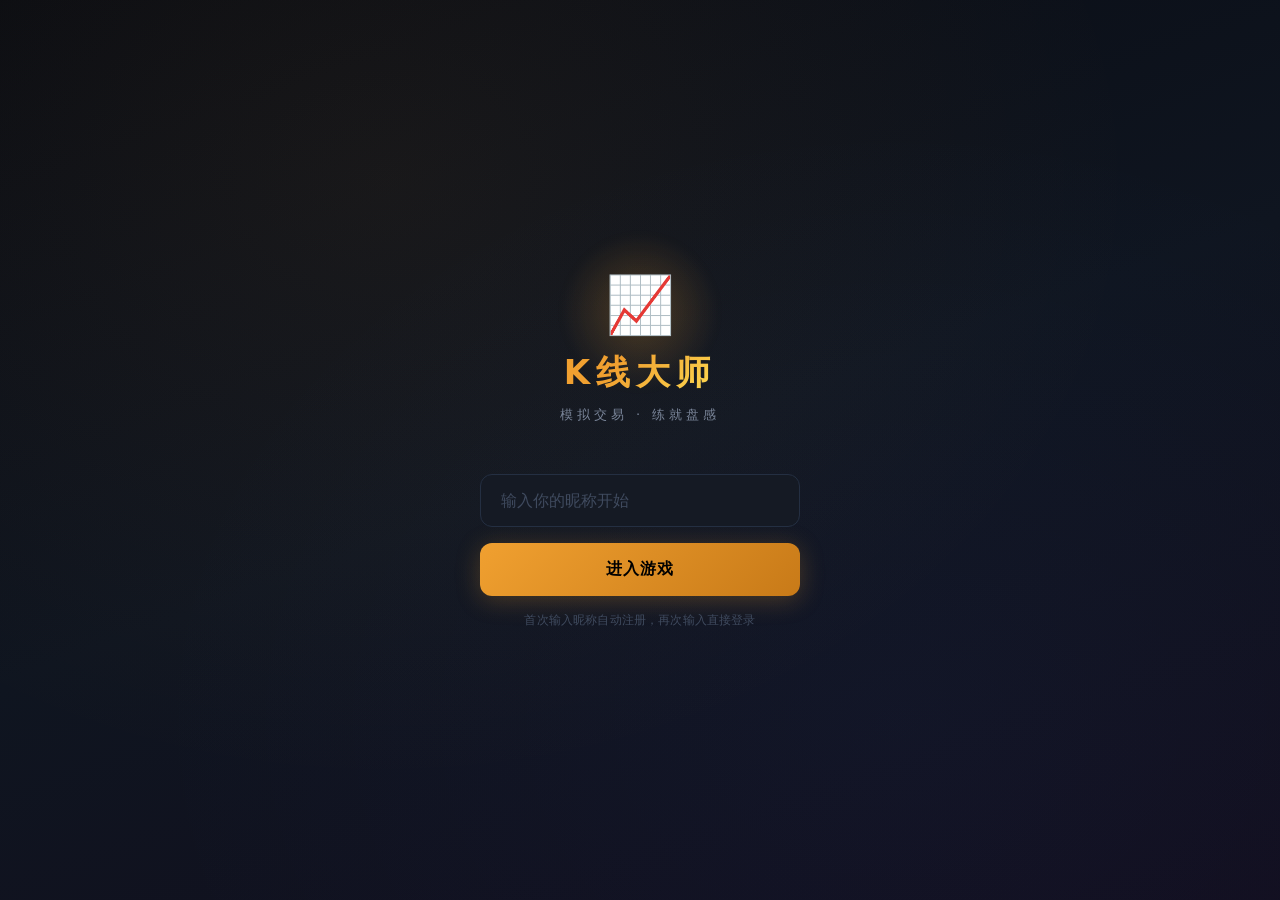
==== templates/index.html @ be3c5f82 "feat: K线大师 - 模拟炒股交易游戏 - K线图表 + BOLL/MACD/KDJ/TRIX 技术指标 - 实时财报数据 + AI摘要新闻 - 排行榜 + 历史记录 + PK对比 - 底部抽屉式" ====
<!DOCTYPE html>
<html lang="zh-CN">
<head>
    <meta charset="UTF-8">
    <meta name="viewport" content="width=device-width, initial-scale=1.0, maximum-scale=1.0, user-scalable=no">
    <title>K线大师 - 模拟交易</title>
    <script src="/static/js/echarts.min.js"></script>
    <link rel="stylesheet" href="/static/css/style.css">
</head>
<body>
    <!-- ========== 登录页 ========== -->
    <div id="view-login" class="view active">
        <div class="login-container">
            <div class="logo-area">
                <div class="logo-glow"></div>
                <div class="logo-icon">📈</div>
                <h1 class="logo-title">K线大师</h1>
                <p class="logo-subtitle">模拟交易 · 练就盘感</p>
            </div>
            <div class="login-form">
                <div class="input-wrapper">
                    <input type="text" id="nickname-input" placeholder="输入你的昵称开始" maxlength="20" autocomplete="off">
                </div>
                <button id="btn-enter" class="btn-primary btn-glow">进入游戏</button>
                <p class="login-hint">首次输入昵称自动注册，再次输入直接登录</p>
            </div>
        </div>
    </div>

    <!-- ========== 大厅页 ========== -->
    <div id="view-lobby" class="view">
        <div class="lobby-header">
            <h2 class="lobby-title">K线大师</h2>
            <div class="user-badge">
                <span class="user-avatar">👤</span>
                <span id="lobby-nickname">---</span>
                <button class="btn-logout" id="btn-logout" title="退出登录">退出</button>
            </div>
        </div>

        <div class="lobby-content">
            <!-- 开始按钮 -->
            <div class="hero-card" id="btn-new-game">
                <div class="hero-bg"></div>
                <div class="hero-content">
                    <div class="hero-icon">🎯</div>
                    <h3>开始挑战</h3>
                    <p>随机一只股票走势，30个交易日<br>看看你能赚多少？</p>
                    <div class="hero-arrow">→</div>
                </div>
            </div>

            <!-- 用户统计 -->
            <div class="stats-row">
                <div class="stat-card">
                    <span class="stat-value mono" id="stat-games">0</span>
                    <span class="stat-label">已完成</span>
                </div>
                <div class="stat-card">
                    <span class="stat-value mono" id="stat-avg-profit">0%</span>
                    <span class="stat-label">平均收益</span>
                </div>
                <div class="stat-card">
                    <span class="stat-value mono" id="stat-best">0%</span>
                    <span class="stat-label">最佳成绩</span>
                </div>
            </div>

            <!-- 快捷入口 -->
            <div class="quick-entries">
                <div class="quick-card" id="btn-history">
                    <span class="quick-icon">📊</span>
                    <span>我的战绩</span>
                </div>
                <div class="quick-card" id="btn-goto-rank">
                    <span class="quick-icon">🏆</span>
                    <span>排行榜</span>
                </div>
            </div>
        </div>

        <div class="bottom-nav">
            <div class="nav-item active" data-view="lobby">
                <span class="nav-icon">🏠</span>
                <span class="nav-label">首页</span>
            </div>
            <div class="nav-item" data-view="ranking">
                <span class="nav-icon">🏆</span>
                <span class="nav-label">排行</span>
            </div>
        </div>
    </div>

    <!-- ========== 游戏页 ========== -->
    <div id="view-game" class="view">
        <div class="game-header">
            <button class="btn-icon" id="btn-game-back">
                <svg width="20" height="20" viewBox="0 0 24 24" fill="none" stroke="currentColor" stroke-width="2.5">
                    <path d="M15 18l-6-6 6-6"/>
                </svg>
            </button>
            <div class="game-title-area">
                <div class="game-title-row">
                    <span class="game-scenario" id="game-scenario-name">---</span>
                    <span class="sector-tag" id="game-sector">---</span>
                </div>
                <span class="day-badge mono">第 <span id="game-day">0</span>/30 天</span>
            </div>
            <div class="chart-mode-toggle">
                <button class="mode-btn active" data-mode="kline" title="K线图">K线</button>
                <button class="mode-btn" data-mode="line" title="净值趋势图">净值</button>
                <button class="mode-btn" data-mode="both" title="叠加显示">叠加</button>
            </div>
        </div>

        <!-- K线图表 -->
        <div class="chart-wrapper">
            <div id="main-chart"></div>
        </div>

        <!-- 副图指标切换 -->
        <div class="sub-chart-toggle">
            <button class="sub-btn active" data-sub="vol">成交量</button>
            <button class="sub-btn" data-sub="macd">MACD</button>
            <button class="sub-btn" data-sub="kdj">KDJ</button>
            <button class="sub-btn" data-sub="trix">TRIX</button>
        </div>

        <!-- 信息面板 -->
        <div class="info-panel">
            <div class="info-grid">
                <div class="info-cell">
                    <span class="info-label">当前价</span>
                    <span class="info-value mono" id="info-price">--</span>
                </div>
                <div class="info-cell">
                    <span class="info-label">资金</span>
                    <span class="info-value mono" id="info-cash">¥100,000</span>
                </div>
                <div class="info-cell">
                    <span class="info-label">持仓</span>
                    <span class="info-value mono" id="info-shares">0 股</span>
                </div>
                <div class="info-cell">
                    <span class="info-label">总资产</span>
                    <span class="info-value mono" id="info-total">¥100,000</span>
                </div>
            </div>
            <div class="profit-bar">
                <span class="profit-label">收益率</span>
                <span class="profit-value mono" id="info-profit">0.00%</span>
            </div>
        </div>

        <!-- 资讯面板（触发按钮） -->
        <div class="news-panel" id="news-panel" style="display:none;">
            <div class="news-toggle" id="news-toggle">
                <span class="news-toggle-icon">📰</span>
                <span>资讯</span>
                <span class="news-badge" id="news-badge" style="display:none">0</span>
                <span class="news-arrow" id="news-arrow">▼</span>
            </div>
        </div>

        <!-- 资讯底部抽屉（fixed覆盖层） -->
        <div class="news-backdrop" id="news-backdrop"></div>
        <div class="news-sheet" id="news-content">
            <div class="news-sheet-handle"></div>
            <div class="news-sheet-header">
                <span>📰 资讯详情</span>
                <button class="news-sheet-close" id="news-sheet-close">✕</button>
            </div>
            <div class="news-sheet-body">
                <!-- 财报快照 -->
                <div class="fin-snapshot" id="fin-snapshot" style="display:none;">
                    <div class="fin-header">
                        <span class="fin-title">📊 财报快照</span>
                        <span class="fin-date" id="fin-date"></span>
                    </div>
                    <div class="fin-grid" id="fin-grid"></div>
                </div>
                <!-- 新闻分隔线 -->
                <div class="news-divider" id="news-divider" style="display:none;">📢 公告动态</div>
                <!-- 新闻列表 -->
                <div class="news-list" id="news-list"></div>
            </div>
        </div>

        <!-- 操作按钮 -->
        <div class="action-bar">
            <button class="btn-trade btn-buy" id="btn-buy" disabled>买入</button>
            <button class="btn-trade btn-sell" id="btn-sell" disabled>卖出</button>
            <button class="btn-next" id="btn-next-day">开始交易 →</button>
        </div>

        <!-- 交易弹窗 -->
        <div class="modal-mask" id="trade-modal">
            <div class="modal-sheet">
                <div class="modal-handle"></div>
                <h3 class="modal-title" id="modal-title">买入</h3>
                <div class="modal-info-row">
                    <span>当前价格</span>
                    <span class="mono" id="modal-price">--</span>
                </div>
                <div class="modal-info-row">
                    <span id="modal-available-label">可用资金</span>
                    <span class="mono" id="modal-available">¥0</span>
                </div>
                <div class="pct-buttons">
                    <button class="pct-btn" data-pct="25">25%</button>
                    <button class="pct-btn" data-pct="50">50%</button>
                    <button class="pct-btn" data-pct="75">75%</button>
                    <button class="pct-btn active" data-pct="100">全部</button>
                </div>
                <div class="modal-preview">
                    <p id="modal-preview-text">预计买入 0 股</p>
                    <p class="preview-amount" id="modal-preview-amount">花费 ¥0</p>
                </div>
                <div class="modal-actions">
                    <button class="btn-modal-cancel" id="btn-modal-cancel">取消</button>
                    <button class="btn-modal-confirm" id="btn-modal-confirm">确认买入</button>
                </div>
            </div>
        </div>
    </div>

    <!-- ========== 结算页 ========== -->
    <div id="view-result" class="view">
        <div class="result-container">
            <div class="result-top">
                <h2 class="result-title">交易结算</h2>
                <p class="result-scenario" id="result-scenario">---</p>
            </div>
            <div class="result-card">
                <div class="result-profit mono" id="result-profit">+0.00%</div>
                <p class="result-grade" id="result-grade">📊</p>
            </div>

            <!-- 真实股票信息揭晓 -->
            <div class="reveal-card" id="reveal-card" style="display:none;">
                <div class="reveal-title">🔍 股票揭晓</div>
                <div class="reveal-info">
                    <div class="reveal-row">
                        <span>股票名称</span>
                        <span class="mono" id="reveal-name">---</span>
                    </div>
                    <div class="reveal-row">
                        <span>股票代码</span>
                        <span class="mono" id="reveal-code">---</span>
                    </div>
                    <div class="reveal-row">
                        <span>所属板块</span>
                        <span class="mono" id="reveal-sector">---</span>
                    </div>
                    <div class="reveal-row">
                        <span>时间段</span>
                        <span class="mono" id="reveal-period">---</span>
                    </div>
                    <div class="reveal-row">
                        <span>同期大盘</span>
                        <span class="mono" id="reveal-market">---</span>
                    </div>
                </div>
            </div>

            <div class="result-details">
                <div class="detail-row">
                    <span>初始资金</span>
                    <span class="mono">¥100,000.00</span>
                </div>
                <div class="detail-row">
                    <span>最终资产</span>
                    <span class="mono" id="result-final">¥100,000.00</span>
                </div>
                <div class="detail-row highlight">
                    <span>盈亏金额</span>
                    <span class="mono" id="result-pnl">¥0.00</span>
                </div>
            </div>
            <div class="result-actions">
                <button class="btn-primary btn-glow" id="btn-play-again">再来一局</button>
                <button class="btn-accent" id="btn-pk-same">PK同股 ⚔️</button>
                <button class="btn-secondary" id="btn-back-lobby">返回大厅</button>
                <button class="btn-link" id="btn-view-rank">查看排行 →</button>
            </div>
        </div>
    </div>

    <!-- ========== 排行榜页 ========== -->
    <div id="view-ranking" class="view">
        <div class="page-header">
            <button class="btn-icon" id="btn-rank-back">
                <svg width="20" height="20" viewBox="0 0 24 24" fill="none" stroke="currentColor" stroke-width="2.5">
                    <path d="M15 18l-6-6 6-6"/>
                </svg>
            </button>
            <h2>排行榜</h2>
            <div style="width:44px"></div>
        </div>
        <div class="rank-tabs">
            <button class="rank-tab active" data-tab="total">总排行</button>
            <button class="rank-tab" data-tab="recent">近期战绩</button>
            <button class="rank-tab" data-tab="stock">同股PK</button>
        </div>
        <div class="rank-list" id="ranking-list">
            <div class="empty-state">暂无数据</div>
        </div>

        <div class="bottom-nav">
            <div class="nav-item" data-view="lobby">
                <span class="nav-icon">🏠</span>
                <span class="nav-label">首页</span>
            </div>
            <div class="nav-item active" data-view="ranking">
                <span class="nav-icon">🏆</span>
                <span class="nav-label">排行</span>
            </div>
        </div>
    </div>

    <!-- ========== 历史页 ========== -->
    <div id="view-history" class="view">
        <div class="page-header">
            <button class="btn-icon" id="btn-history-back">
                <svg width="20" height="20" viewBox="0 0 24 24" fill="none" stroke="currentColor" stroke-width="2.5">
                    <path d="M15 18l-6-6 6-6"/>
                </svg>
            </button>
            <h2>我的战绩</h2>
            <div style="width:44px"></div>
        </div>
        <div class="history-list" id="history-list">
            <div class="empty-state">暂无记录</div>
        </div>
    </div>

    <!-- 全局提示 -->
    <div class="toast" id="toast"></div>

    <script src="/static/js/app.js"></script>
</body>
</html>
---- static/css/style.css ----
/* ============================
   K线大师 - 移动端优先暗色主题
   视觉体系：专业金融交易风格
   ============================ */

:root {
    /* 颜色系统 */
    --bg-base: #080b12;
    --bg-surface: #0f1319;
    --bg-card: #151a24;
    --bg-elevated: #1c2230;
    --bg-hover: #252d3d;

    --text-primary: #eaeef3;
    --text-secondary: #7a8599;
    --text-muted: #3f4a5e;

    --border: #1a2030;
    --border-light: #242f42;

    /* A股惯例：红涨绿跌 */
    --rise: #ef4444;
    --rise-bg: rgba(239, 68, 68, 0.1);
    --fall: #22c55e;
    --fall-bg: rgba(34, 197, 94, 0.1);

    --accent: #f0a030;
    --accent-bg: rgba(240, 160, 48, 0.1);
    --accent-blue: #3b82f6;
    --accent-purple: #a855f7;

    /* 光晕色 */
    --glow-gold: rgba(240, 160, 48, 0.25);
    --glow-red: rgba(239, 68, 68, 0.15);
    --glow-blue: rgba(59, 130, 246, 0.15);

    /* 字体 */
    --font-main: "PingFang SC", "Hiragino Sans GB", "Microsoft YaHei", "Noto Sans SC", system-ui, sans-serif;
    --font-mono: "Cascadia Code", "SF Mono", "Fira Code", "JetBrains Mono", "Consolas", monospace;
    --font-display: "PingFang SC", "Noto Sans SC", system-ui, sans-serif;

    /* 圆角 */
    --radius-sm: 8px;
    --radius-md: 12px;
    --radius-lg: 16px;
    --radius-xl: 20px;

    /* 阴影 */
    --shadow-card: 0 2px 8px rgba(0,0,0,0.3), 0 0 1px rgba(255,255,255,0.03) inset;
    --shadow-elevated: 0 8px 24px rgba(0,0,0,0.4), 0 0 1px rgba(255,255,255,0.05) inset;
    --shadow-glow: 0 0 20px var(--glow-gold);

    /* 安全距离 */
    --safe-bottom: env(safe-area-inset-bottom, 0px);
}

/* 基础重置 */
* {
    margin: 0;
    padding: 0;
    box-sizing: border-box;
    -webkit-tap-highlight-color: transparent;
}

html, body {
    height: 100%;
    font-family: var(--font-main);
    background: var(--bg-base);
    color: var(--text-primary);
    overflow: hidden;
    -webkit-font-smoothing: antialiased;
    -moz-osx-font-smoothing: grayscale;
    letter-spacing: 0.01em;
}

.mono {
    font-family: var(--font-mono);
    letter-spacing: -0.02em;
}

/* 全局动画变量 */
@keyframes fadeInUp {
    from { opacity: 0; transform: translateY(12px); }
    to { opacity: 1; transform: translateY(0); }
}

@keyframes fadeIn {
    from { opacity: 0; }
    to { opacity: 1; }
}

@keyframes shimmer {
    0% { background-position: -200% 0; }
    100% { background-position: 200% 0; }
}

/* 视图管理 */
.view {
    position: fixed;
    top: 0;
    left: 0;
    width: 100%;
    height: 100%;
    overflow-y: auto;
    display: none;
    flex-direction: column;
    opacity: 0;
    transition: opacity 0.3s ease;
}

.view.active {
    display: flex;
    opacity: 1;
}

/* ============================
   登录页
   ============================ */
.login-container {
    flex: 1;
    display: flex;
    flex-direction: column;
    justify-content: center;
    align-items: center;
    padding: 40px 24px;
    background:
        radial-gradient(ellipse at 30% 20%, rgba(240, 160, 48, 0.06) 0%, transparent 60%),
        radial-gradient(ellipse at 70% 80%, rgba(59, 130, 246, 0.04) 0%, transparent 60%),
        linear-gradient(160deg, #080b12 0%, #0f1520 50%, #120e1e 100%);
    min-height: 100vh;
}

.logo-area {
    text-align: center;
    margin-bottom: 50px;
    position: relative;
    animation: fadeInUp 0.6s ease;
}

.logo-glow {
    position: absolute;
    width: 160px;
    height: 160px;
    border-radius: 50%;
    background: radial-gradient(circle, var(--glow-gold) 0%, transparent 70%);
    top: -40px;
    left: 50%;
    transform: translateX(-50%);
    animation: pulse-glow 3s ease-in-out infinite;
    filter: blur(4px);
}

@keyframes pulse-glow {
    0%, 100% { transform: translateX(-50%) scale(1); opacity: 0.6; }
    50% { transform: translateX(-50%) scale(1.2); opacity: 1; }
}

.logo-icon {
    font-size: 56px;
    margin-bottom: 12px;
    position: relative;
    z-index: 1;
}

.logo-title {
    font-size: 34px;
    font-weight: 800;
    letter-spacing: 6px;
    background: linear-gradient(135deg, #f0a030 20%, #fcd34d 50%, #f0a030 80%);
    background-size: 200% auto;
    -webkit-background-clip: text;
    -webkit-text-fill-color: transparent;
    background-clip: text;
    position: relative;
    z-index: 1;
    animation: shimmer 3s ease infinite;
}

.logo-subtitle {
    color: var(--text-secondary);
    font-size: 13px;
    margin-top: 10px;
    letter-spacing: 4px;
    font-weight: 300;
}

.login-form {
    width: 100%;
    max-width: 320px;
    animation: fadeInUp 0.6s ease 0.2s both;
}

.input-wrapper {
    position: relative;
    margin-bottom: 16px;
}

.input-wrapper input {
    width: 100%;
    padding: 16px 20px;
    font-size: 16px;
    background: var(--bg-card);
    border: 1px solid var(--border-light);
    border-radius: var(--radius-md);
    color: var(--text-primary);
    outline: none;
    transition: border-color 0.25s, box-shadow 0.25s;
    font-family: var(--font-main);
}

.input-wrapper input:focus {
    border-color: var(--accent);
    box-shadow: 0 0 0 3px var(--accent-bg), 0 0 16px var(--glow-gold);
}

.input-wrapper input::placeholder {
    color: var(--text-muted);
}

.btn-primary {
    width: 100%;
    padding: 16px;
    font-size: 16px;
    font-weight: 600;
    background: linear-gradient(135deg, #f0a030, #c87a18);
    color: #000;
    border: none;
    border-radius: var(--radius-md);
    cursor: pointer;
    transition: transform 0.15s, box-shadow 0.25s, filter 0.25s;
    font-family: var(--font-main);
    letter-spacing: 1px;
}

.btn-primary:active {
    transform: scale(0.97);
}

.btn-glow {
    box-shadow: 0 4px 24px var(--glow-gold);
}

.btn-primary:hover {
    filter: brightness(1.1);
    box-shadow: 0 6px 28px var(--glow-gold);
}

.btn-primary:active.btn-glow {
    box-shadow: 0 2px 10px rgba(245, 158, 11, 0.2);
}

.login-hint {
    text-align: center;
    color: var(--text-muted);
    font-size: 12px;
    margin-top: 16px;
}

/* ============================
   大厅页
   ============================ */
.lobby-header {
    display: flex;
    justify-content: space-between;
    align-items: center;
    padding: 16px 20px;
    padding-top: max(16px, env(safe-area-inset-top));
    background: var(--bg-surface);
    border-bottom: 1px solid var(--border);
}

.lobby-title {
    font-size: 20px;
    font-weight: 800;
    letter-spacing: 2px;
    background: linear-gradient(135deg, #f0a030 20%, #fcd34d 80%);
    -webkit-background-clip: text;
    -webkit-text-fill-color: transparent;
    background-clip: text;
}

.user-badge {
    display: flex;
    align-items: center;
    gap: 6px;
    padding: 6px 12px;
    background: var(--bg-card);
    border-radius: 20px;
    font-size: 13px;
    color: var(--text-secondary);
    border: 1px solid var(--border);
}

.user-avatar { font-size: 16px; }

.btn-logout {
    margin-left: 4px;
    padding: 3px 10px;
    background: transparent;
    border: 1px solid var(--text-muted);
    border-radius: 12px;
    color: var(--text-muted);
    font-size: 11px;
    cursor: pointer;
    transition: all 0.2s;
}
.btn-logout:hover {
    border-color: var(--rise);
    color: var(--rise);
}

.lobby-content {
    flex: 1;
    padding: 16px;
    padding-bottom: calc(70px + var(--safe-bottom));
    overflow-y: auto;
}

/* 英雄卡片 */
.hero-card {
    position: relative;
    border-radius: var(--radius-lg);
    overflow: hidden;
    cursor: pointer;
    margin-bottom: 16px;
    transition: transform 0.2s, box-shadow 0.3s;
    box-shadow: var(--shadow-card);
}

.hero-card:active {
    transform: scale(0.98);
}

.hero-card:hover {
    box-shadow: var(--shadow-elevated);
}

.hero-bg {
    position: absolute;
    inset: 0;
    background: linear-gradient(135deg, #101830, #1e1040);
    z-index: 0;
}

.hero-bg::after {
    content: '';
    position: absolute;
    inset: 0;
    background:
        radial-gradient(ellipse at 20% 50%, rgba(240, 160, 48, 0.06) 0%, transparent 50%),
        url("data:image/svg+xml,%3Csvg width='100' height='100' viewBox='0 0 100 100' xmlns='http://www.w3.org/2000/svg'%3E%3Cpath d='M10 90L30 60L50 70L70 30L90 50' stroke='rgba(240,160,48,0.08)' fill='none' stroke-width='2'/%3E%3C/svg%3E") repeat;
    opacity: 0.6;
}

.hero-content {
    position: relative;
    z-index: 1;
    padding: 28px 24px;
    text-align: center;
}

.hero-icon {
    font-size: 42px;
    margin-bottom: 12px;
}

.hero-content h3 {
    font-size: 22px;
    font-weight: 800;
    margin-bottom: 8px;
    color: var(--text-primary);
    letter-spacing: 2px;
}

.hero-content p {
    font-size: 13px;
    color: var(--text-secondary);
    line-height: 1.6;
}

.hero-arrow {
    display: inline-block;
    margin-top: 16px;
    width: 40px;
    height: 40px;
    line-height: 40px;
    background: var(--accent);
    color: #000;
    border-radius: 50%;
    font-size: 18px;
    font-weight: 700;
}

/* 统计行 */
.stats-row {
    display: grid;
    grid-template-columns: repeat(3, 1fr);
    gap: 10px;
    margin-bottom: 16px;
}

.stat-card {
    background: var(--bg-card);
    border-radius: var(--radius-md);
    padding: 16px 10px;
    text-align: center;
    border: 1px solid var(--border);
    box-shadow: var(--shadow-card);
    transition: transform 0.2s, border-color 0.3s;
}

.stat-card:hover {
    border-color: var(--border-light);
    transform: translateY(-1px);
}

.stat-value {
    display: block;
    font-size: 18px;
    font-weight: 700;
    color: var(--text-primary);
    margin-bottom: 4px;
}

.stat-label {
    font-size: 11px;
    color: var(--text-muted);
    letter-spacing: 0.5px;
}

/* 快捷入口 */
.quick-entries {
    display: grid;
    grid-template-columns: repeat(2, 1fr);
    gap: 10px;
}

.quick-card {
    display: flex;
    align-items: center;
    gap: 10px;
    background: var(--bg-card);
    border: 1px solid var(--border);
    border-radius: var(--radius-md);
    padding: 16px;
    cursor: pointer;
    transition: background 0.2s, border-color 0.2s, transform 0.15s;
    font-size: 14px;
    box-shadow: var(--shadow-card);
}

.quick-card:active {
    background: var(--bg-hover);
    transform: scale(0.97);
}

.quick-card:hover {
    border-color: var(--border-light);
}

.quick-icon {
    font-size: 22px;
}

/* 底部导航 */
.bottom-nav {
    position: fixed;
    bottom: 0;
    left: 0;
    right: 0;
    display: flex;
    background: rgba(15, 19, 25, 0.92);
    backdrop-filter: blur(16px);
    -webkit-backdrop-filter: blur(16px);
    border-top: 1px solid var(--border);
    padding-bottom: var(--safe-bottom);
    z-index: 100;
}

.nav-item {
    flex: 1;
    display: flex;
    flex-direction: column;
    align-items: center;
    padding: 10px 0;
    cursor: pointer;
    color: var(--text-muted);
    transition: color 0.15s;
    font-size: 10px;
    gap: 2px;
}

.nav-item.active {
    color: var(--accent);
}

.nav-icon {
    font-size: 20px;
}

.nav-label {
    font-size: 10px;
}

/* ============================
   游戏页
   ============================ */
.game-header {
    display: flex;
    align-items: center;
    padding: 10px 12px;
    padding-top: max(10px, env(safe-area-inset-top));
    background: var(--bg-surface);
    border-bottom: 1px solid var(--border);
    gap: 8px;
}

.btn-icon {
    width: 36px;
    height: 36px;
    display: flex;
    align-items: center;
    justify-content: center;
    background: none;
    border: none;
    color: var(--text-secondary);
    cursor: pointer;
    border-radius: var(--radius-sm);
    flex-shrink: 0;
}

.btn-icon:active {
    background: var(--bg-hover);
}

.game-title-area {
    flex: 1;
    display: flex;
    flex-direction: column;
    align-items: center;
    min-width: 0;
}

.game-title-row {
    display: flex;
    align-items: center;
    gap: 6px;
}

.game-scenario {
    font-size: 14px;
    font-weight: 600;
    color: var(--text-primary);
    white-space: nowrap;
    overflow: hidden;
    text-overflow: ellipsis;
}

.sector-tag {
    display: inline-block;
    padding: 2px 8px;
    background: var(--accent-bg);
    color: var(--accent);
    border-radius: 10px;
    font-size: 10px;
    font-weight: 600;
    white-space: nowrap;
    border: 1px solid rgba(240, 160, 48, 0.15);
}

.day-badge {
    font-size: 11px;
    color: var(--accent);
    margin-top: 2px;
}

.chart-mode-toggle {
    display: flex;
    gap: 2px;
    background: var(--bg-card);
    border-radius: var(--radius-sm);
    padding: 2px;
    flex-shrink: 0;
}

.mode-btn {
    padding: 3px 8px;
    height: 26px;
    font-size: 11px;
    font-weight: 700;
    border: none;
    border-radius: 6px;
    cursor: pointer;
    color: var(--text-muted);
    background: none;
    transition: all 0.15s;
    font-family: var(--font-main);
    white-space: nowrap;
}

.mode-btn.active {
    background: var(--accent);
    color: #000;
}

/* 副图指标切换 */
.sub-chart-toggle {
    display: flex;
    gap: 0;
    padding: 4px 12px;
    background: var(--bg-surface);
    border-top: 1px solid var(--border);
}

.sub-btn {
    flex: 1;
    padding: 5px 0;
    font-size: 10px;
    font-weight: 600;
    border: none;
    background: none;
    cursor: pointer;
    color: var(--text-muted);
    transition: all 0.15s;
    font-family: var(--font-mono);
    letter-spacing: 0.5px;
    border-bottom: 2px solid transparent;
}

.sub-btn.active {
    color: var(--accent);
    border-bottom-color: var(--accent);
}

.sub-btn:hover:not(.active) {
    color: var(--text-secondary);
}

/* 图表容器 */
.chart-wrapper {
    flex: 1;
    min-height: 0;
    background: var(--bg-base);
    position: relative;
}

#main-chart {
    width: 100%;
    height: 100%;
    min-height: 240px;
}

/* 大盘走势参考图 */
.market-chart-wrapper {
    background: var(--bg-surface);
    border-top: 1px solid var(--border);
    padding: 6px 10px 2px;
}

.market-chart-header {
    display: flex;
    justify-content: space-between;
    align-items: center;
    margin-bottom: 2px;
}

.market-label {
    font-size: 11px;
    color: var(--text-muted);
}

.market-pct {
    font-size: 12px;
    font-weight: 600;
}

#market-chart {
    width: 100%;
    height: 60px;
}

/* 信息面板 */
.info-panel {
    background: var(--bg-surface);
    border-top: 1px solid var(--border);
    padding: 10px 14px;
}

.info-grid {
    display: grid;
    grid-template-columns: repeat(4, 1fr);
    gap: 6px;
}

.info-cell {
    text-align: center;
}

.info-label {
    display: block;
    font-size: 10px;
    color: var(--text-muted);
    margin-bottom: 3px;
}

.info-value {
    display: block;
    font-size: 13px;
    font-weight: 600;
    color: var(--text-primary);
}

.profit-bar {
    display: flex;
    justify-content: center;
    align-items: center;
    gap: 10px;
    margin-top: 8px;
    padding-top: 8px;
    border-top: 1px solid var(--border);
}

.profit-label {
    font-size: 12px;
    color: var(--text-secondary);
}

.profit-value {
    font-size: 20px;
    font-weight: 700;
}

.profit-positive { color: var(--rise); text-shadow: 0 0 8px var(--glow-red); }
.profit-negative { color: var(--fall); }
.profit-zero { color: var(--text-muted); }

/* 资讯面板（触发按钮） */
.news-panel {
    background: var(--bg-surface);
    border-top: 1px solid var(--border);
}

.news-toggle {
    display: flex;
    align-items: center;
    gap: 8px;
    padding: 8px 14px;
    font-size: 13px;
    font-weight: 600;
    color: var(--text-primary);
    cursor: pointer;
    user-select: none;
    -webkit-tap-highlight-color: transparent;
    transition: background 0.15s;
}

.news-toggle:active {
    background: rgba(255,255,255,0.05);
}

.news-toggle-icon {
    font-size: 15px;
}

.news-badge {
    background: linear-gradient(135deg, var(--accent) 0%, #e8932a 100%);
    color: #000;
    font-size: 10px;
    font-weight: 800;
    padding: 2px 6px;
    border-radius: 10px;
    min-width: 18px;
    text-align: center;
    box-shadow: 0 1px 4px rgba(240,160,48,0.35);
}

.news-arrow {
    margin-left: auto;
    font-size: 10px;
    transition: transform 0.25s ease;
    color: var(--text-muted);
}

.news-arrow.open {
    transform: rotate(180deg);
    color: var(--accent);
}

/* 资讯底部抽屉遮罩 */
.news-backdrop {
    position: fixed;
    inset: 0;
    z-index: 998;
    background: rgba(0, 0, 0, 0.5);
    opacity: 0;
    pointer-events: none;
    transition: opacity 0.3s ease;
}

.news-backdrop.open {
    opacity: 1;
    pointer-events: auto;
}

/* 资讯底部抽屉内容 */
.news-sheet {
    position: fixed;
    bottom: 0;
    left: 0;
    right: 0;
    z-index: 999;
    max-height: 60vh;
    display: flex;
    flex-direction: column;
    background: var(--bg-card);
    border-radius: 16px 16px 0 0;
    box-shadow: 0 -8px 32px rgba(0, 0, 0, 0.6);
    transform: translateY(100%);
    transition: transform 0.3s cubic-bezier(0.32, 0.72, 0, 1);
    -webkit-overflow-scrolling: touch;
}

.news-sheet.open {
    transform: translateY(0);
}

.news-sheet-handle {
    width: 36px;
    height: 4px;
    background: rgba(255, 255, 255, 0.15);
    border-radius: 2px;
    margin: 10px auto 0;
    flex-shrink: 0;
}

.news-sheet-header {
    display: flex;
    align-items: center;
    justify-content: space-between;
    padding: 8px 16px 10px;
    font-size: 14px;
    font-weight: 600;
    color: var(--text-primary);
    border-bottom: 1px solid var(--border);
    flex-shrink: 0;
}

.news-sheet-close {
    width: 28px;
    height: 28px;
    display: flex;
    align-items: center;
    justify-content: center;
    background: rgba(255, 255, 255, 0.06);
    border: none;
    border-radius: 50%;
    color: var(--text-muted);
    font-size: 14px;
    cursor: pointer;
    transition: background 0.15s, color 0.15s;
}

.news-sheet-close:active {
    background: rgba(255, 255, 255, 0.12);
    color: var(--text-primary);
}

.news-sheet-body {
    flex: 1;
    overflow-y: auto;
    padding: 12px 14px;
    -webkit-overflow-scrolling: touch;
}

/* 财报快照卡片 */
.fin-snapshot {
    margin-bottom: 12px;
    background: linear-gradient(135deg, rgba(240,160,48,0.06) 0%, rgba(59,130,246,0.04) 100%);
    border: 1px solid rgba(240,160,48,0.15);
    border-radius: var(--radius-sm);
    padding: 10px;
}

.fin-header {
    display: flex;
    align-items: center;
    justify-content: space-between;
    margin-bottom: 8px;
}

.fin-title {
    font-size: 12px;
    font-weight: 600;
    color: var(--accent);
    display: flex;
    align-items: center;
    gap: 4px;
}

.fin-date {
    font-size: 10px;
    color: var(--text-muted);
    font-family: var(--font-mono);
    background: rgba(255,255,255,0.04);
    padding: 2px 6px;
    border-radius: 4px;
}

.fin-grid {
    display: grid;
    grid-template-columns: repeat(3, 1fr);
    gap: 6px;
}

.fin-cell {
    background: rgba(0,0,0,0.25);
    border-radius: 6px;
    padding: 6px 4px;
    text-align: center;
    border: 1px solid rgba(255,255,255,0.03);
}

.fin-cell-label {
    display: block;
    font-size: 9px;
    color: var(--text-muted);
    margin-bottom: 3px;
    letter-spacing: 0.3px;
}

.fin-cell-value {
    display: block;
    font-size: 12px;
    font-weight: 700;
    font-family: var(--font-mono);
    color: var(--text-primary);
}

.fin-cell-value.positive { color: var(--rise); }
.fin-cell-value.negative { color: var(--fall); }

/* 分隔线 */
.news-divider {
    display: flex;
    align-items: center;
    gap: 8px;
    margin: 10px 0 8px;
    font-size: 11px;
    font-weight: 600;
    color: var(--text-secondary);
}

.news-divider::after {
    content: '';
    flex: 1;
    height: 1px;
    background: linear-gradient(90deg, var(--border-light) 0%, transparent 100%);
}

/* 新闻列表 */
.news-list {
    display: flex;
    flex-direction: column;
    gap: 2px;
}

.news-item {
    display: flex;
    align-items: flex-start;
    gap: 8px;
    padding: 7px 8px;
    border-radius: 6px;
    font-size: 11px;
    line-height: 1.5;
    transition: background 0.15s;
}

.news-item:active {
    background: rgba(255,255,255,0.03);
}

.news-item.important {
    background: rgba(240,160,48,0.05);
    border-left: 2px solid var(--accent);
    padding-left: 6px;
}

.news-date {
    flex-shrink: 0;
    width: 38px;
    font-size: 10px;
    color: var(--text-muted);
    font-family: var(--font-mono);
    padding-top: 1px;
}

.news-dot {
    flex-shrink: 0;
    width: 5px;
    height: 5px;
    border-radius: 50%;
    background: var(--text-muted);
    margin-top: 5px;
}

.news-dot.important {
    background: var(--accent);
    box-shadow: 0 0 6px var(--glow-gold);
    width: 6px;
    height: 6px;
}

.news-text {
    flex: 1;
    color: var(--text-secondary);
}

.news-item.important .news-text {
    color: var(--text-primary);
    font-weight: 500;
}

/* 操作栏 */
.action-bar {
    display: flex;
    gap: 8px;
    padding: 10px 14px;
    padding-bottom: max(10px, var(--safe-bottom));
    background: var(--bg-surface);
    border-top: 1px solid var(--border);
}

.btn-trade {
    flex: 1;
    padding: 14px 0;
    font-size: 15px;
    font-weight: 600;
    border: none;
    border-radius: var(--radius-md);
    cursor: pointer;
    transition: transform 0.1s, opacity 0.15s;
    font-family: var(--font-main);
}

.btn-trade:active:not(:disabled) {
    transform: scale(0.96);
}

.btn-trade:disabled {
    opacity: 0.35;
    cursor: not-allowed;
}

.btn-buy {
    background: linear-gradient(135deg, #ef4444, #dc2626);
    color: #fff;
    box-shadow: 0 2px 12px var(--glow-red);
}

.btn-sell {
    background: linear-gradient(135deg, #22c55e, #16a34a);
    color: #fff;
}

.btn-next {
    flex: 1.2;
    padding: 14px 0;
    font-size: 15px;
    font-weight: 600;
    background: linear-gradient(135deg, #3b82f6, #2563eb);
    color: #fff;
    border: none;
    border-radius: var(--radius-md);
    cursor: pointer;
    transition: transform 0.1s;
    font-family: var(--font-main);
}

.btn-next:active {
    transform: scale(0.96);
}

/* 交易弹窗 */
.modal-mask {
    position: fixed;
    inset: 0;
    background: rgba(0, 0, 0, 0.65);
    display: none;
    align-items: flex-end;
    justify-content: center;
    z-index: 200;
    opacity: 0;
    transition: opacity 0.25s;
    backdrop-filter: blur(4px);
    -webkit-backdrop-filter: blur(4px);
}

.modal-mask.show {
    display: flex;
    opacity: 1;
}

.modal-sheet {
    width: 100%;
    max-width: 420px;
    background: var(--bg-card);
    border-radius: var(--radius-xl) var(--radius-xl) 0 0;
    padding: 12px 20px 24px;
    padding-bottom: max(24px, var(--safe-bottom));
    transform: translateY(100%);
    transition: transform 0.3s cubic-bezier(0.32, 0.72, 0, 1);
}

.modal-mask.show .modal-sheet {
    transform: translateY(0);
}

.modal-handle {
    width: 36px;
    height: 4px;
    background: var(--border-light);
    border-radius: 2px;
    margin: 0 auto 16px;
}

.modal-title {
    font-size: 18px;
    font-weight: 700;
    text-align: center;
    margin-bottom: 16px;
}

.modal-title.buy { color: var(--rise); }
.modal-title.sell { color: var(--fall); }

.modal-info-row {
    display: flex;
    justify-content: space-between;
    padding: 8px 0;
    font-size: 14px;
    color: var(--text-secondary);
    border-bottom: 1px solid var(--border);
}

.modal-info-row span:last-child {
    color: var(--text-primary);
    font-weight: 600;
}

.pct-buttons {
    display: flex;
    gap: 8px;
    margin: 16px 0;
}

.pct-btn {
    flex: 1;
    padding: 10px 0;
    font-size: 13px;
    font-weight: 600;
    background: var(--bg-elevated);
    border: 1px solid var(--border-light);
    border-radius: var(--radius-sm);
    color: var(--text-secondary);
    cursor: pointer;
    transition: all 0.15s;
    font-family: var(--font-mono);
}

.pct-btn.active {
    border-color: var(--accent);
    color: var(--accent);
    background: var(--accent-bg);
    box-shadow: 0 0 8px var(--glow-gold);
}

.modal-preview {
    text-align: center;
    padding: 14px;
    background: var(--bg-elevated);
    border-radius: var(--radius-md);
    margin-bottom: 16px;
}

#modal-preview-text {
    font-size: 15px;
    font-weight: 600;
    color: var(--text-primary);
}

.preview-amount {
    font-size: 12px;
    color: var(--text-secondary);
    margin-top: 4px;
}

.modal-actions {
    display: flex;
    gap: 10px;
}

.btn-modal-cancel {
    flex: 1;
    padding: 14px;
    font-size: 15px;
    background: var(--bg-elevated);
    border: 1px solid var(--border-light);
    border-radius: var(--radius-md);
    color: var(--text-secondary);
    cursor: pointer;
    font-family: var(--font-main);
}

.btn-modal-confirm {
    flex: 1.5;
    padding: 14px;
    font-size: 15px;
    font-weight: 600;
    border: none;
    border-radius: var(--radius-md);
    cursor: pointer;
    color: #fff;
    font-family: var(--font-main);
    transition: transform 0.1s;
}

.btn-modal-confirm:active {
    transform: scale(0.96);
}

.btn-modal-confirm.buy { background: var(--rise); }
.btn-modal-confirm.sell { background: var(--fall); }

/* ============================
   结算页
   ============================ */
.result-container {
    flex: 1;
    display: flex;
    flex-direction: column;
    align-items: center;
    padding: 40px 20px;
    justify-content: flex-start;
    background:
        radial-gradient(ellipse at 50% 30%, rgba(240, 160, 48, 0.04) 0%, transparent 60%),
        linear-gradient(160deg, #080b12 0%, #0f1520 50%, #0d1810 100%);
    min-height: 100vh;
    overflow-y: auto;
}

.result-top {
    text-align: center;
    margin-bottom: 24px;
}

.result-title {
    font-size: 22px;
    font-weight: 700;
    color: var(--text-primary);
}

.result-scenario {
    font-size: 13px;
    color: var(--text-secondary);
    margin-top: 6px;
}

.result-card {
    text-align: center;
    padding: 30px 40px;
    background: var(--bg-card);
    border: 1px solid var(--border);
    border-radius: var(--radius-xl);
    margin-bottom: 24px;
    width: 100%;
    max-width: 340px;
    box-shadow: var(--shadow-elevated);
    animation: fadeInUp 0.5s ease 0.1s both;
}

.result-profit {
    font-size: 44px;
    font-weight: 800;
    margin-bottom: 8px;
    letter-spacing: -1px;
}

.result-grade {
    font-size: 24px;
}

/* 股票揭晓卡片 */
.reveal-card {
    width: 100%;
    max-width: 340px;
    background: linear-gradient(135deg, #121a30, #1a2540);
    border: 1px solid rgba(240, 160, 48, 0.3);
    border-radius: var(--radius-md);
    overflow: visible;
    margin-bottom: 16px;
    animation: revealFade 0.6s ease 0.3s both;
    box-shadow: 0 0 16px rgba(240, 160, 48, 0.08);
}

@keyframes revealFade {
    from { opacity: 0; transform: translateY(10px); }
    to { opacity: 1; transform: translateY(0); }
}

.reveal-title {
    padding: 10px 16px;
    font-size: 14px;
    font-weight: 700;
    color: var(--accent);
    background: rgba(245, 158, 11, 0.08);
    border-bottom: 1px solid rgba(245, 158, 11, 0.15);
}

.reveal-info {
    padding: 4px 0;
}

.reveal-row {
    display: flex;
    justify-content: space-between;
    padding: 8px 16px;
    font-size: 13px;
}

.reveal-row span:first-child {
    color: var(--text-secondary);
}

.reveal-row span:last-child {
    color: var(--text-primary);
    font-weight: 600;
}

.result-details {
    width: 100%;
    max-width: 340px;
    background: var(--bg-card);
    border: 1px solid var(--border);
    border-radius: var(--radius-md);
    overflow: hidden;
    margin-bottom: 28px;
}

.detail-row {
    display: flex;
    justify-content: space-between;
    padding: 12px 16px;
    font-size: 14px;
    border-bottom: 1px solid var(--border);
}

.detail-row:last-child {
    border-bottom: none;
}

.detail-row span:first-child {
    color: var(--text-secondary);
}

.detail-row span:last-child {
    font-weight: 600;
}

.detail-row.highlight {
    background: var(--bg-elevated);
}

.result-actions {
    display: flex;
    flex-direction: column;
    gap: 10px;
    width: 100%;
    max-width: 300px;
}

.btn-secondary {
    width: 100%;
    padding: 14px;
    font-size: 15px;
    background: var(--bg-card);
    border: 1px solid var(--border-light);
    border-radius: var(--radius-md);
    color: var(--text-secondary);
    cursor: pointer;
    font-family: var(--font-main);
    transition: background 0.15s;
}

.btn-secondary:active {
    background: var(--bg-hover);
}

.btn-accent {
    width: 100%;
    padding: 14px;
    font-size: 15px;
    font-weight: 600;
    background: linear-gradient(135deg, #3b82f6, #2563eb);
    color: #fff;
    border: none;
    border-radius: var(--radius-md);
    cursor: pointer;
    font-family: var(--font-main);
    transition: transform 0.1s, box-shadow 0.2s;
    box-shadow: 0 2px 12px var(--glow-blue);
}

.btn-accent:active {
    transform: scale(0.97);
}

.btn-accent:hover {
    box-shadow: 0 4px 20px var(--glow-blue);
}

.btn-link {
    background: none;
    border: none;
    color: var(--accent);
    font-size: 14px;
    cursor: pointer;
    padding: 10px;
    font-family: var(--font-main);
}

/* ============================
   排行榜 & 历史
   ============================ */
.page-header {
    display: flex;
    align-items: center;
    justify-content: space-between;
    padding: 12px 16px;
    padding-top: max(12px, env(safe-area-inset-top));
    background: var(--bg-surface);
    border-bottom: 1px solid var(--border);
}

.page-header h2 {
    font-size: 17px;
    font-weight: 700;
}

.rank-tabs {
    display: flex;
    gap: 0;
    padding: 12px 16px;
    background: var(--bg-surface);
}

.rank-tab {
    flex: 1;
    padding: 10px;
    font-size: 14px;
    font-weight: 600;
    background: none;
    border: none;
    border-bottom: 2px solid transparent;
    color: var(--text-muted);
    cursor: pointer;
    transition: all 0.25s;
    font-family: var(--font-main);
    letter-spacing: 0.5px;
}

.rank-tab.active {
    color: var(--accent);
    border-bottom-color: var(--accent);
    text-shadow: 0 0 12px var(--glow-gold);
}

.rank-list, .history-list {
    flex: 1;
    overflow-y: auto;
    padding: 12px 16px;
    padding-bottom: calc(70px + var(--safe-bottom));
}

.rank-item {
    display: flex;
    align-items: center;
    gap: 12px;
    padding: 14px;
    background: var(--bg-card);
    border: 1px solid var(--border);
    border-radius: var(--radius-md);
    margin-bottom: 8px;
    box-shadow: var(--shadow-card);
    transition: transform 0.15s, border-color 0.2s;
}

.rank-item:active {
    transform: scale(0.99);
}

.rank-item:hover {
    border-color: var(--border-light);
}

.rank-position {
    width: 28px;
    height: 28px;
    border-radius: 50%;
    display: flex;
    align-items: center;
    justify-content: center;
    font-size: 13px;
    font-weight: 700;
    flex-shrink: 0;
    font-family: var(--font-mono);
    background: var(--bg-elevated);
    color: var(--text-muted);
}

.rank-position.top1 { background: linear-gradient(135deg, #fbbf24, #f59e0b); color: #000; box-shadow: 0 0 10px rgba(251, 191, 36, 0.3); }
.rank-position.top2 { background: linear-gradient(135deg, #b0bec5, #78909c); color: #000; }
.rank-position.top3 { background: linear-gradient(135deg, #d4a574, #a0704a); color: #fff; }

.rank-info {
    flex: 1;
    min-width: 0;
}

.rank-name {
    font-size: 14px;
    font-weight: 600;
    white-space: nowrap;
    overflow: hidden;
    text-overflow: ellipsis;
}

.rank-meta {
    font-size: 11px;
    color: var(--text-muted);
    margin-top: 2px;
}

.rank-profit {
    font-size: 16px;
    font-weight: 700;
    font-family: var(--font-mono);
    flex-shrink: 0;
}

.rank-challenge {
    padding: 6px 12px;
    font-size: 11px;
    font-weight: 600;
    background: linear-gradient(135deg, #3b82f6, #2563eb);
    color: #fff;
    border: none;
    border-radius: 14px;
    cursor: pointer;
    flex-shrink: 0;
    margin-left: 8px;
    font-family: var(--font-main);
    transition: transform 0.1s, box-shadow 0.2s;
    box-shadow: 0 2px 8px var(--glow-blue);
}

.rank-challenge:active {
    transform: scale(0.93);
}

.rank-challenge:hover {
    box-shadow: 0 4px 16px var(--glow-blue);
}

/* 近期战绩序号（无奖牌样式） */
.rank-seq {
    width: 28px;
    height: 28px;
    display: flex;
    align-items: center;
    justify-content: center;
    font-size: 13px;
    font-weight: 600;
    flex-shrink: 0;
    font-family: var(--font-mono);
    color: var(--text-muted);
}

/* 用户档案卡片 */
.user-profile-card {
    background: linear-gradient(135deg, var(--bg-elevated), var(--bg-card));
    border: 1px solid var(--border-light);
    border-radius: var(--radius-md);
    padding: 18px;
    margin: 8px 0;
    text-align: center;
    box-shadow: var(--shadow-card);
}

.profile-nickname {
    font-size: 18px;
    font-weight: 800;
    color: var(--text-primary);
    margin-bottom: 12px;
    letter-spacing: 0.5px;
}

.profile-stats {
    display: flex;
    justify-content: space-around;
    gap: 8px;
}

.profile-stat-item {
    display: flex;
    flex-direction: column;
    align-items: center;
}

.profile-stat-value {
    font-size: 16px;
    font-weight: 700;
    font-family: var(--font-mono);
    color: var(--text-primary);
}

.profile-stat-label {
    font-size: 11px;
    color: var(--text-muted);
    margin-top: 4px;
}

.history-item {
    padding: 14px;
    background: var(--bg-card);
    border: 1px solid var(--border);
    border-radius: var(--radius-md);
    margin-bottom: 8px;
    display: flex;
    justify-content: space-between;
    align-items: center;
    box-shadow: var(--shadow-card);
    transition: transform 0.15s, border-color 0.2s;
    cursor: pointer;
}

.history-item:active {
    transform: scale(0.99);
}

.history-item:hover {
    border-color: var(--border-light);
}

.history-info {
    flex: 1;
}

.history-name {
    font-size: 14px;
    font-weight: 600;
    margin-bottom: 4px;
}

.history-date {
    font-size: 11px;
    color: var(--text-muted);
}

.history-profit {
    font-size: 18px;
    font-weight: 700;
    font-family: var(--font-mono);
}

.history-status {
    font-size: 11px;
    padding: 2px 8px;
    border-radius: 10px;
    margin-top: 4px;
    display: inline-block;
}

.status-finished { background: var(--accent-bg); color: var(--accent); }
.status-abandoned { background: rgba(239, 68, 68, 0.1); color: #888; }

.empty-state {
    text-align: center;
    padding: 60px 20px;
    color: var(--text-muted);
    font-size: 14px;
}

/* Toast提示 */
.toast {
    position: fixed;
    top: 50%;
    left: 50%;
    transform: translate(-50%, -50%) scale(0.9);
    background: rgba(20, 25, 35, 0.95);
    color: var(--text-primary);
    padding: 12px 28px;
    border-radius: var(--radius-md);
    font-size: 14px;
    z-index: 999;
    opacity: 0;
    pointer-events: none;
    transition: opacity 0.25s, transform 0.25s;
    white-space: nowrap;
    max-width: 80%;
    text-align: center;
    backdrop-filter: blur(16px);
    -webkit-backdrop-filter: blur(16px);
    border: 1px solid var(--border-light);
    box-shadow: var(--shadow-elevated);
}

.toast.show {
    opacity: 1;
    transform: translate(-50%, -50%) scale(1);
}

/* 加载动画 */
@keyframes spin {
    to { transform: rotate(360deg); }
}

.loading {
    display: inline-block;
    width: 20px;
    height: 20px;
    border: 2px solid var(--border-light);
    border-top-color: var(--accent);
    border-radius: 50%;
    animation: spin 0.6s linear infinite;
}

/* ============================
   响应式适配
   ============================ */
@media (min-width: 600px) {
    .login-container {
        padding: 60px 40px;
    }

    .lobby-content {
        max-width: 500px;
        margin: 0 auto;
    }

    .game-header {
        max-width: 600px;
        margin: 0 auto;
        width: 100%;
    }

    .info-panel, .action-bar {
        max-width: 600px;
        margin: 0 auto;
        width: 100%;
    }

    .result-container {
        max-width: 500px;
        margin: 0 auto;
    }
}

/* 横屏图表优化 */
@media (orientation: landscape) and (max-height: 500px) {
    .chart-wrapper {
        min-height: 200px;
    }

    .info-panel {
        padding: 6px 14px;
    }

    .profit-bar {
        margin-top: 4px;
        padding-top: 4px;
    }

    .action-bar {
        padding: 6px 14px;
    }
}
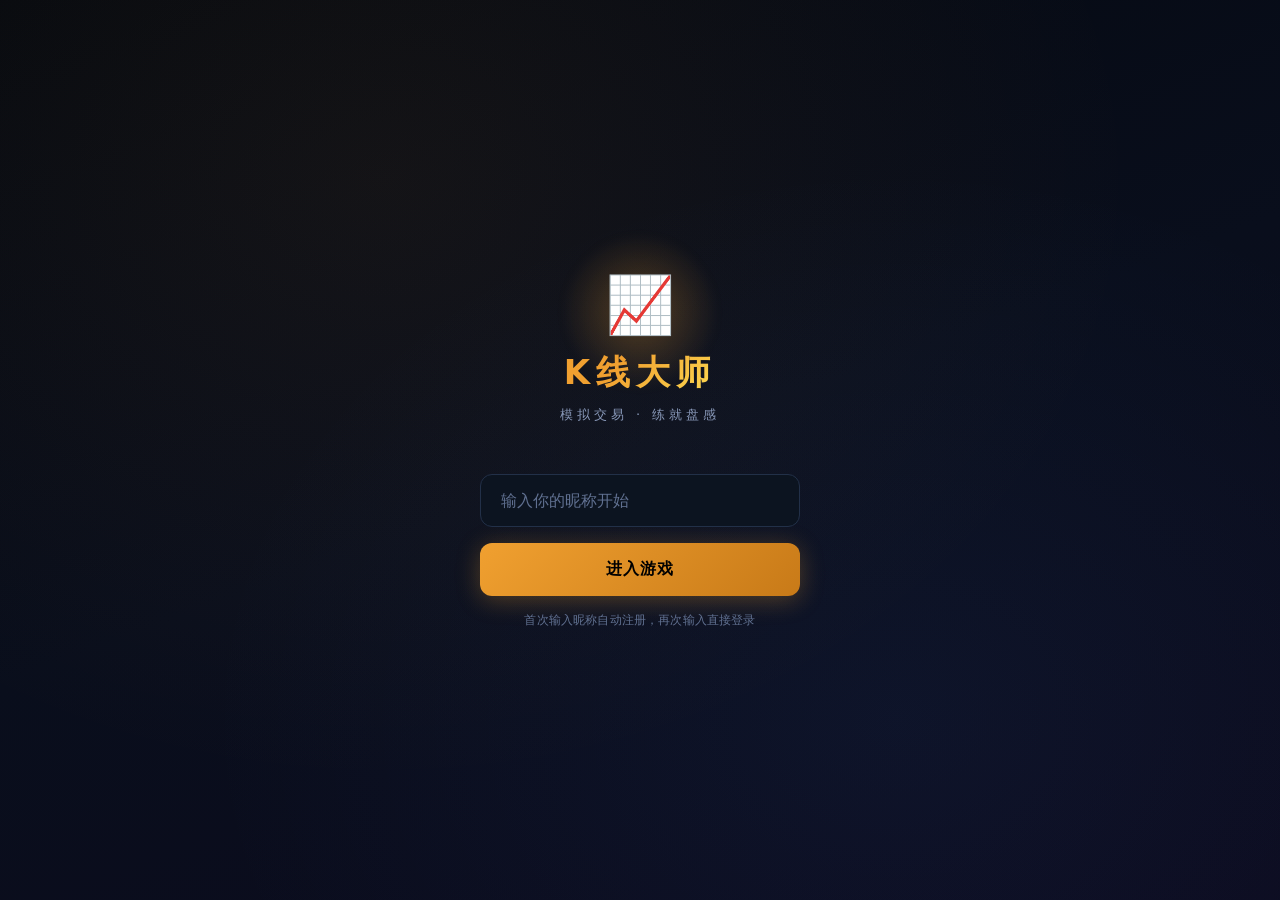
==== commit 8969d858: "fix: 修复 add_more_data.py 数据库路径错误，并同步项目重构（新增 db.py/routes/utils 模块，更新前端和配置）" ====
--- a/templates/index.html
+++ b/templates/index.html
@@ -88,6 +88,10 @@
                 <span class="nav-icon">🏆</span>
                 <span class="nav-label">排行</span>
             </div>
+            <div class="nav-item" data-view="patterns">
+                <span class="nav-icon">📖</span>
+                <span class="nav-label">图鉴</span>
+            </div>
         </div>
     </div>
 
@@ -152,40 +156,6 @@
             </div>
         </div>
 
-        <!-- 资讯面板（触发按钮） -->
-        <div class="news-panel" id="news-panel" style="display:none;">
-            <div class="news-toggle" id="news-toggle">
-                <span class="news-toggle-icon">📰</span>
-                <span>资讯</span>
-                <span class="news-badge" id="news-badge" style="display:none">0</span>
-                <span class="news-arrow" id="news-arrow">▼</span>
-            </div>
-        </div>
-
-        <!-- 资讯底部抽屉（fixed覆盖层） -->
-        <div class="news-backdrop" id="news-backdrop"></div>
-        <div class="news-sheet" id="news-content">
-            <div class="news-sheet-handle"></div>
-            <div class="news-sheet-header">
-                <span>📰 资讯详情</span>
-                <button class="news-sheet-close" id="news-sheet-close">✕</button>
-            </div>
-            <div class="news-sheet-body">
-                <!-- 财报快照 -->
-                <div class="fin-snapshot" id="fin-snapshot" style="display:none;">
-                    <div class="fin-header">
-                        <span class="fin-title">📊 财报快照</span>
-                        <span class="fin-date" id="fin-date"></span>
-                    </div>
-                    <div class="fin-grid" id="fin-grid"></div>
-                </div>
-                <!-- 新闻分隔线 -->
-                <div class="news-divider" id="news-divider" style="display:none;">📢 公告动态</div>
-                <!-- 新闻列表 -->
-                <div class="news-list" id="news-list"></div>
-            </div>
-        </div>
-
         <!-- 操作按钮 -->
         <div class="action-bar">
             <button class="btn-trade btn-buy" id="btn-buy" disabled>买入</button>
@@ -315,6 +285,10 @@
                 <span class="nav-icon">🏆</span>
                 <span class="nav-label">排行</span>
             </div>
+            <div class="nav-item" data-view="patterns">
+                <span class="nav-icon">📖</span>
+                <span class="nav-label">图鉴</span>
+            </div>
         </div>
     </div>
 
@@ -334,6 +308,96 @@
         </div>
     </div>
 
+    <!-- ========== K线图鉴页 ========== -->
+    <div id="view-patterns" class="view">
+        <div class="page-header">
+            <button class="btn-icon" id="btn-patterns-back">
+                <svg width="20" height="20" viewBox="0 0 24 24" fill="none" stroke="currentColor" stroke-width="2.5">
+                    <path d="M15 18l-6-6 6-6"/>
+                </svg>
+            </button>
+            <h2>K线图鉴</h2>
+            <div style="width:44px"></div>
+        </div>
+
+        <div class="patterns-scroll-area">
+            <!-- 分类 Tab -->
+            <div class="pattern-tabs">
+                <button class="pattern-tab active" data-cat="all">全部</button>
+                <button class="pattern-tab" data-cat="single">单根</button>
+                <button class="pattern-tab" data-cat="double">双根</button>
+                <button class="pattern-tab" data-cat="triple">三根</button>
+                <button class="pattern-tab" data-cat="multi">趋势</button>
+            </div>
+
+            <!-- 信号过滤 -->
+            <div class="signal-filters">
+                <button class="signal-btn active" data-signal="all">全部</button>
+                <button class="signal-btn" data-signal="bullish">📈 看涨</button>
+                <button class="signal-btn" data-signal="bearish">📉 看跌</button>
+                <button class="signal-btn" data-signal="neutral">⚖️ 中性</button>
+            </div>
+
+            <!-- 统计行 -->
+            <div class="patterns-count-row">
+                <span id="patterns-count-text">共 <strong id="patterns-count">0</strong> 个形态</span>
+            </div>
+
+            <!-- 形态卡片网格 -->
+            <div class="patterns-grid" id="patterns-grid"></div>
+        </div>
+
+        <!-- 详情弹窗 -->
+        <div class="modal-mask" id="pattern-detail-modal">
+            <div class="modal-sheet pattern-detail-sheet">
+                <div class="modal-handle"></div>
+                <div class="pattern-detail-header">
+                    <div class="pattern-detail-canvas-wrap">
+                        <canvas id="pattern-detail-canvas" width="160" height="120"></canvas>
+                    </div>
+                    <div class="pattern-detail-meta">
+                        <h3 id="pd-name"></h3>
+                        <p id="pd-engname"></p>
+                        <div class="pd-badges">
+                            <span id="pd-type-badge" class="signal-badge"></span>
+                            <span id="pd-cat-badge" class="cat-badge"></span>
+                        </div>
+                    </div>
+                </div>
+                <div class="pattern-detail-body">
+                    <div class="pd-section">
+                        <div class="pd-section-title">形态特征</div>
+                        <p id="pd-description"></p>
+                    </div>
+                    <div class="pd-section">
+                        <div class="pd-section-title">交易提示</div>
+                        <p id="pd-note"></p>
+                    </div>
+                    <div class="pd-section" id="pd-rules-section">
+                        <div class="pd-section-title">识别要点</div>
+                        <ul id="pd-rules"></ul>
+                    </div>
+                </div>
+                <button class="btn-modal-cancel" id="btn-close-pattern-detail" style="margin: 0 16px 16px">关闭</button>
+            </div>
+        </div>
+
+        <div class="bottom-nav">
+            <div class="nav-item" data-view="lobby">
+                <span class="nav-icon">🏠</span>
+                <span class="nav-label">首页</span>
+            </div>
+            <div class="nav-item" data-view="ranking">
+                <span class="nav-icon">🏆</span>
+                <span class="nav-label">排行</span>
+            </div>
+            <div class="nav-item active" data-view="patterns">
+                <span class="nav-icon">📖</span>
+                <span class="nav-label">图鉴</span>
+            </div>
+        </div>
+    </div>
+
     <!-- 全局提示 -->
     <div class="toast" id="toast"></div>
 
--- a/static/css/style.css
+++ b/static/css/style.css
@@ -4,35 +4,35 @@
    ============================ */
 
 :root {
-    /* 颜色系统 */
-    --bg-base: #080b12;
-    --bg-surface: #0f1319;
-    --bg-card: #151a24;
-    --bg-elevated: #1c2230;
-    --bg-hover: #252d3d;
-
-    --text-primary: #eaeef3;
-    --text-secondary: #7a8599;
-    --text-muted: #3f4a5e;
-
-    --border: #1a2030;
-    --border-light: #242f42;
+    /* 颜色系统 - 深夜交易主题 */
+    --bg-base: #04080f;       /* 深底色，拉开与上层的层次 */
+    --bg-surface: #080e1a;    /* 表面层，+2阶 */
+    --bg-card: #0c1420;       /* 卡片层，+2阶 */
+    --bg-elevated: #121e2e;   /* 浮层/弹窗，+2阶 */
+    --bg-hover: #1a2a3c;      /* 悬停/激活态 */
+
+    --text-primary: #ecf2fa;  /* 主文字，偏冷白 */
+    --text-secondary: #8898b8; /* 次级文字，更清晰 */
+    --text-muted: #607090;    /* 辅助文字（原版#3f4a5e对比度不足） */
+
+    --border: #162034;        /* 边框更清晰 */
+    --border-light: #223048;  /* 亮边框 */
 
     /* A股惯例：红涨绿跌 */
-    --rise: #ef4444;
-    --rise-bg: rgba(239, 68, 68, 0.1);
-    --fall: #22c55e;
-    --fall-bg: rgba(34, 197, 94, 0.1);
+    --rise: #f04444;
+    --rise-bg: rgba(240, 68, 68, 0.12);
+    --fall: #1ec870;
+    --fall-bg: rgba(30, 200, 112, 0.1);
 
     --accent: #f0a030;
-    --accent-bg: rgba(240, 160, 48, 0.1);
-    --accent-blue: #3b82f6;
-    --accent-purple: #a855f7;
+    --accent-bg: rgba(240, 160, 48, 0.12);
+    --accent-blue: #4890f8;
+    --accent-purple: #a060f0;
 
     /* 光晕色 */
-    --glow-gold: rgba(240, 160, 48, 0.25);
-    --glow-red: rgba(239, 68, 68, 0.15);
-    --glow-blue: rgba(59, 130, 246, 0.15);
+    --glow-gold: rgba(240, 160, 48, 0.30);
+    --glow-red: rgba(240, 68, 68, 0.22);
+    --glow-blue: rgba(72, 144, 248, 0.20);
 
     /* 字体 */
     --font-main: "PingFang SC", "Hiragino Sans GB", "Microsoft YaHei", "Noto Sans SC", system-ui, sans-serif;
@@ -46,9 +46,9 @@
     --radius-xl: 20px;
 
     /* 阴影 */
-    --shadow-card: 0 2px 8px rgba(0,0,0,0.3), 0 0 1px rgba(255,255,255,0.03) inset;
-    --shadow-elevated: 0 8px 24px rgba(0,0,0,0.4), 0 0 1px rgba(255,255,255,0.05) inset;
-    --shadow-glow: 0 0 20px var(--glow-gold);
+    --shadow-card: 0 2px 12px rgba(0,0,0,0.5), 0 0 1px rgba(255,255,255,0.04) inset;
+    --shadow-elevated: 0 8px 32px rgba(0,0,0,0.65), 0 0 1px rgba(255,255,255,0.06) inset;
+    --shadow-glow: 0 0 24px var(--glow-gold);
 
     /* 安全距离 */
     --safe-bottom: env(safe-area-inset-bottom, 0px);
@@ -125,8 +125,8 @@
     padding: 40px 24px;
     background:
         radial-gradient(ellipse at 30% 20%, rgba(240, 160, 48, 0.06) 0%, transparent 60%),
-        radial-gradient(ellipse at 70% 80%, rgba(59, 130, 246, 0.04) 0%, transparent 60%),
-        linear-gradient(160deg, #080b12 0%, #0f1520 50%, #120e1e 100%);
+        radial-gradient(ellipse at 70% 80%, rgba(72, 144, 248, 0.06) 0%, transparent 55%),
+        linear-gradient(160deg, #04080f 0%, #090e1c 50%, #0c0b1e 100%);
     min-height: 100vh;
 }
 
@@ -338,7 +338,7 @@
 .hero-bg {
     position: absolute;
     inset: 0;
-    background: linear-gradient(135deg, #101830, #1e1040);
+    background: linear-gradient(135deg, #091524 0%, #110c34 100%);
     z-index: 0;
 }
 
@@ -485,13 +485,27 @@
     padding: 10px 0;
     cursor: pointer;
     color: var(--text-muted);
-    transition: color 0.15s;
+    transition: color 0.2s;
     font-size: 10px;
     gap: 2px;
+    position: relative;
 }
 
 .nav-item.active {
     color: var(--accent);
+}
+
+.nav-item.active::before {
+    content: '';
+    position: absolute;
+    top: 0;
+    left: 50%;
+    transform: translateX(-50%);
+    width: 24px;
+    height: 2px;
+    background: var(--accent);
+    border-radius: 0 0 3px 3px;
+    box-shadow: 0 0 8px var(--glow-gold);
 }
 
 .nav-icon {
@@ -791,7 +805,7 @@
     position: fixed;
     inset: 0;
     z-index: 998;
-    background: rgba(0, 0, 0, 0.5);
+    background: rgba(4, 8, 20, 0.72);
     opacity: 0;
     pointer-events: none;
     transition: opacity 0.3s ease;
@@ -1243,7 +1257,7 @@
     justify-content: flex-start;
     background:
         radial-gradient(ellipse at 50% 30%, rgba(240, 160, 48, 0.04) 0%, transparent 60%),
-        linear-gradient(160deg, #080b12 0%, #0f1520 50%, #0d1810 100%);
+        linear-gradient(160deg, #04080f 0%, #090e1c 50%, #080e0c 100%);
     min-height: 100vh;
     overflow-y: auto;
 }
@@ -1784,3 +1798,301 @@
         padding: 6px 14px;
     }
 }
+
+/* ============================
+   K线图鉴页
+   ============================ */
+.patterns-scroll-area {
+    flex: 1;
+    overflow-y: auto;
+    padding-bottom: calc(70px + var(--safe-bottom));
+}
+
+.pattern-tabs {
+    display: flex;
+    gap: 0;
+    padding: 10px 16px 0;
+    background: var(--bg-surface);
+    border-bottom: 1px solid var(--border);
+}
+
+.pattern-tab {
+    flex: 1;
+    padding: 10px 4px;
+    font-size: 13px;
+    font-weight: 600;
+    background: none;
+    border: none;
+    border-bottom: 2px solid transparent;
+    color: var(--text-muted);
+    cursor: pointer;
+    transition: all 0.2s;
+    font-family: var(--font-main);
+}
+
+.pattern-tab.active {
+    color: var(--accent);
+    border-bottom-color: var(--accent);
+}
+
+.signal-filters {
+    display: flex;
+    gap: 8px;
+    padding: 10px 16px;
+    overflow-x: auto;
+    scrollbar-width: none;
+}
+.signal-filters::-webkit-scrollbar { display: none; }
+
+.signal-btn {
+    flex-shrink: 0;
+    padding: 6px 14px;
+    font-size: 12px;
+    font-weight: 600;
+    border: 1px solid var(--border-light);
+    border-radius: 20px;
+    background: var(--bg-card);
+    color: var(--text-secondary);
+    cursor: pointer;
+    transition: all 0.2s;
+    font-family: var(--font-main);
+}
+
+.signal-btn.active {
+    background: var(--accent-bg);
+    border-color: var(--accent);
+    color: var(--accent);
+}
+
+.signal-btn[data-signal="bullish"].active {
+    background: var(--rise-bg);
+    border-color: var(--rise);
+    color: var(--rise);
+}
+
+.signal-btn[data-signal="bearish"].active {
+    background: var(--fall-bg);
+    border-color: var(--fall);
+    color: var(--fall);
+}
+
+.patterns-count-row {
+    padding: 4px 16px 8px;
+    font-size: 12px;
+    color: var(--text-muted);
+}
+
+.patterns-count-row strong {
+    color: var(--accent);
+    font-family: var(--font-mono);
+}
+
+.patterns-grid {
+    display: grid;
+    grid-template-columns: 1fr 1fr;
+    gap: 10px;
+    padding: 4px 12px 12px;
+}
+
+/* 形态卡片 */
+.pattern-card {
+    background: var(--bg-card);
+    border: 1px solid var(--border);
+    border-radius: var(--radius-md);
+    overflow: hidden;
+    cursor: pointer;
+    transition: transform 0.15s, border-color 0.2s, box-shadow 0.2s;
+    box-shadow: var(--shadow-card);
+    animation: fadeInUp 0.25s ease both;
+}
+
+.pattern-card:active {
+    transform: scale(0.97);
+}
+
+.pattern-card:hover {
+    border-color: var(--border-light);
+    box-shadow: var(--shadow-elevated);
+}
+
+.pattern-card-canvas {
+    width: 100%;
+    height: 120px;
+    display: block;
+    background: #04080f;
+}
+
+.pattern-card-info {
+    padding: 8px 10px 10px;
+}
+
+.pattern-card-name {
+    font-size: 13px;
+    font-weight: 700;
+    color: var(--text-primary);
+    margin-bottom: 4px;
+    white-space: nowrap;
+    overflow: hidden;
+    text-overflow: ellipsis;
+}
+
+.pattern-card-engname {
+    font-size: 10px;
+    color: var(--text-muted);
+    margin-bottom: 6px;
+    white-space: nowrap;
+    overflow: hidden;
+    text-overflow: ellipsis;
+}
+
+.pattern-card-badges {
+    display: flex;
+    gap: 4px;
+    flex-wrap: wrap;
+}
+
+/* 信号标签 */
+.signal-badge {
+    display: inline-block;
+    padding: 2px 7px;
+    border-radius: 10px;
+    font-size: 10px;
+    font-weight: 700;
+}
+
+.signal-badge.bullish {
+    background: var(--rise-bg);
+    color: var(--rise);
+    border: 1px solid rgba(239,68,68,0.25);
+}
+
+.signal-badge.bearish {
+    background: var(--fall-bg);
+    color: var(--fall);
+    border: 1px solid rgba(34,197,94,0.25);
+}
+
+.signal-badge.neutral {
+    background: rgba(240,160,48,0.1);
+    color: var(--accent);
+    border: 1px solid rgba(240,160,48,0.25);
+}
+
+.signal-badge.continuation {
+    background: rgba(59,130,246,0.1);
+    color: var(--accent-blue);
+    border: 1px solid rgba(59,130,246,0.25);
+}
+
+/* 分类标签 */
+.cat-badge {
+    display: inline-block;
+    padding: 2px 7px;
+    border-radius: 10px;
+    font-size: 10px;
+    background: var(--bg-elevated);
+    color: var(--text-muted);
+    border: 1px solid var(--border);
+}
+
+/* 详情弹窗 */
+.pattern-detail-sheet {
+    max-height: 85vh;
+    overflow-y: auto;
+    padding-bottom: calc(env(safe-area-inset-bottom, 0px) + 8px);
+}
+
+.pattern-detail-header {
+    display: flex;
+    gap: 14px;
+    padding: 12px 16px 14px;
+    border-bottom: 1px solid var(--border);
+}
+
+.pattern-detail-canvas-wrap {
+    flex-shrink: 0;
+    width: 160px;
+    height: 120px;
+    background: #04080f;
+    border-radius: var(--radius-sm);
+    overflow: hidden;
+    border: 1px solid var(--border);
+}
+
+#pattern-detail-canvas {
+    width: 100%;
+    height: 100%;
+}
+
+.pattern-detail-meta {
+    flex: 1;
+    min-width: 0;
+}
+
+.pattern-detail-meta h3 {
+    font-size: 18px;
+    font-weight: 800;
+    color: var(--text-primary);
+    margin-bottom: 2px;
+}
+
+.pattern-detail-meta > p {
+    font-size: 12px;
+    color: var(--text-muted);
+    margin-bottom: 8px;
+}
+
+.pd-badges {
+    display: flex;
+    gap: 6px;
+    flex-wrap: wrap;
+}
+
+.pattern-detail-body {
+    padding: 14px 16px 0;
+}
+
+.pd-section {
+    margin-bottom: 14px;
+}
+
+.pd-section-title {
+    font-size: 11px;
+    font-weight: 700;
+    text-transform: uppercase;
+    letter-spacing: 0.08em;
+    color: var(--text-muted);
+    margin-bottom: 6px;
+}
+
+.pd-section p {
+    font-size: 13px;
+    color: var(--text-secondary);
+    line-height: 1.65;
+}
+
+.pd-section ul {
+    list-style: none;
+    padding: 0;
+    display: flex;
+    flex-direction: column;
+    gap: 5px;
+}
+
+.pd-section ul li {
+    font-size: 12px;
+    color: var(--text-secondary);
+    padding: 6px 10px;
+    background: var(--bg-elevated);
+    border-radius: var(--radius-sm);
+    border-left: 3px solid var(--accent);
+}
+
+/* 空状态 */
+.patterns-empty {
+    grid-column: 1 / -1;
+    text-align: center;
+    padding: 40px 20px;
+    color: var(--text-muted);
+    font-size: 14px;
+}
